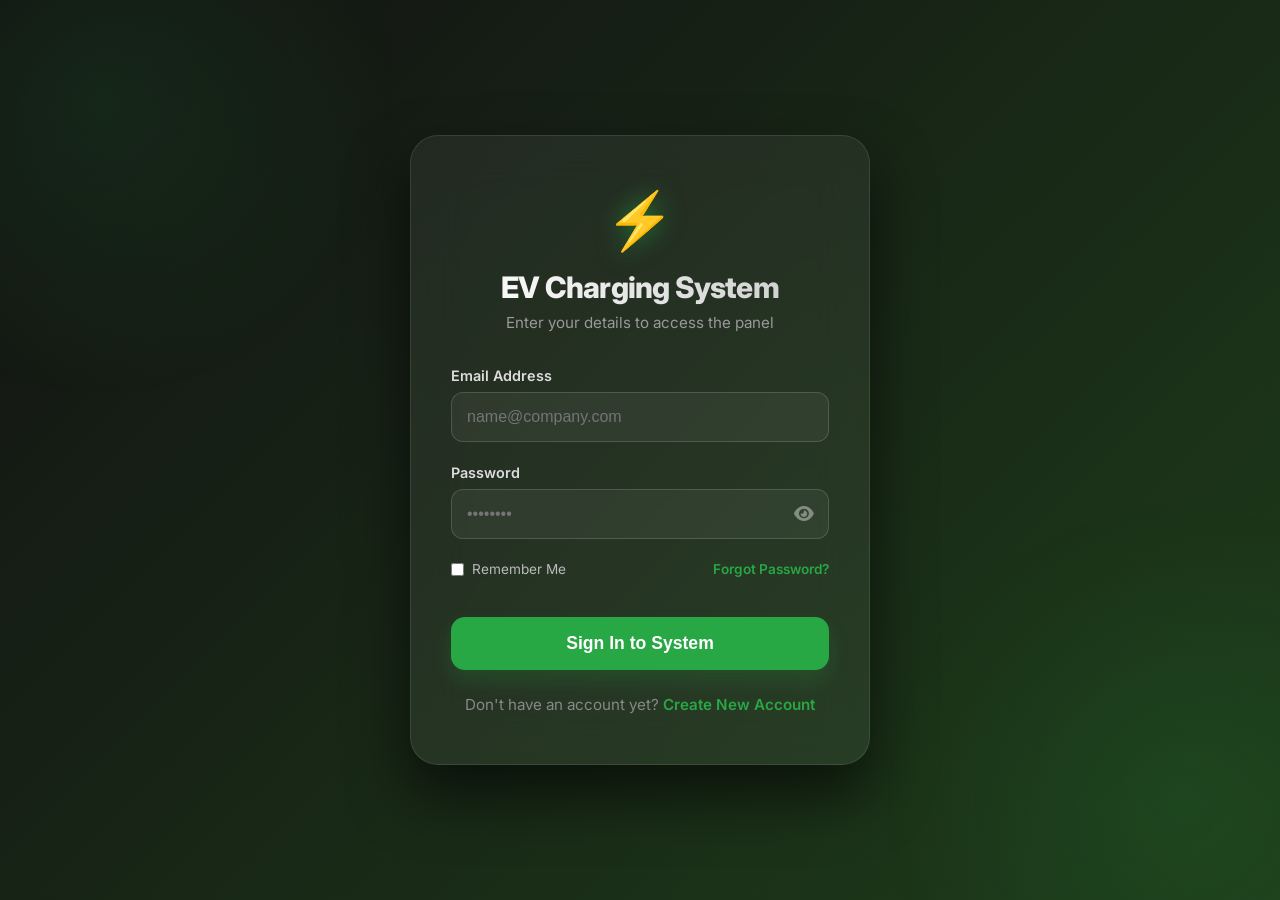
==== templates/login.html @ 81d5ee6b "Finalized professional dashboard UI and fixed autofill styling" ====
<!DOCTYPE html>
<html lang="en">
<head>
    <meta charset="UTF-8">
    <meta name="viewport" content="width=device-width, initial-scale=1.0">
    <title>Sign In | EV Charging Management</title>
    <!-- CSS dosyası bağlama -->
    <link rel="stylesheet" href="/static/style.css">
    <!-- Modern ve temiz yazı tipi -->
    <link href="https://fonts.googleapis.com/css2?family=Inter:wght@300;400;600;700&display=swap" rel="stylesheet">
    <!-- Modern İkon Kütüphanesi -->
    <link rel="stylesheet" href="https://cdnjs.cloudflare.com/ajax/libs/font-awesome/6.0.0/css/all.min.css">
</head>
<body>

    <!-- Arka plan parlama efekti -->
    <div class="background-overlay"></div>

    <div class="login-container">
        <form id="loginForm">
            <div class="login-header">
                <div class="brand-icon">⚡</div>
                <h2>EV Charging System</h2>
                <p>Enter your details to access the panel</p>
            </div>

            <div class="input-wrapper">
                <div class="input-group">
                    <label for="email">Email Address</label>
                    <input type="email" id="email" name="email" required placeholder="name@company.com">
                </div>

                <div class="input-group">
                    <label for="password">Password</label>
                    <div style="position: relative;">
                        <input type="password" id="password" name="password" required placeholder="••••••••">
                        <i class="fas fa-eye" id="toggleLoginPassword" style="position: absolute; right: 15px; top: 50%; transform: translateY(-50%); cursor: pointer; color: rgba(255,255,255,0.4); font-size: 1.1rem; transition: 0.3s;"></i>
                    </div>
                </div>
            </div>

            <div class="form-options">
                <label class="remember-me">
                    <input type="checkbox"> <span>Remember Me</span>
                </label>
                <a href="#" class="forgot-link">Forgot Password?</a>
            </div>

            <button type="submit" id="loginBtn">Sign In to System</button>

            <!-- Hata veya bilgi mesajları -->
            <div id="message"></div>

            <div class="register-section">
                <span>Don't have an account yet?</span>
                <a href="/register">Create New Account</a>
            </div>
        </form>
    </div>

    <!-- Backend bağlantısını sağlayan JavaScript -->
    <script src="/static/auth.js"></script>
</body>
</html>
---- static/style.css ----
/* genel ayar */
* {
    box-sizing: border-box;
    margin: 0;
    padding: 0;
}

body {
    font-family: 'Inter', 'Segoe UI', sans-serif;
    min-height: 100vh;
    background: linear-gradient(135deg, #121212 0%, #1e3c1a 100%);
    color: white;
    overflow-x: hidden;
}

/* arka plan efektleri */
.background-overlay::before,
.background-overlay::after {
    content: "";
    position: fixed;
    width: 600px;
    height: 600px;
    border-radius: 50%;
    background: radial-gradient(circle, rgba(40, 167, 69, 0.12) 0%, rgba(0, 0, 0, 0) 70%);
    z-index: -1;
    animation: float 20s infinite alternate ease-in-out;
}
.background-overlay::before { top: -200px; left: -200px; }
.background-overlay::after { bottom: -200px; right: -200px; animation-delay: -7s; }

@keyframes float {
    from { transform: translate(0, 0); }
    to { transform: translate(100px, 50px); }
}


.login-header {
    text-align: center;
    margin-bottom: 35px;
}

.brand-icon {
    font-size: 3.5rem; /* Boyutu belirginleştirdik */
    margin-bottom: 15px;
    display: inline-block;
    text-shadow: 0 0 25px rgba(40, 167, 69, 0.6); /* Yeşil parlama */
    animation: bounce 2s infinite ease-in-out;
}

@keyframes bounce {
    0%, 100% { transform: translateY(0); }
    50% { transform: translateY(-5px); }
}

.login-header h2 {
    font-size: 1.85rem;
    font-weight: 800; /* Daha kalın ve profesyonel */
    letter-spacing: -0.8px;
    margin-bottom: 8px;
    background: linear-gradient(to right, #fff, #ccc);
    -webkit-background-clip: text;
    -webkit-text-fill-color: transparent;
}

.login-header p {
    color: #999;
    font-size: 0.95rem;
    font-weight: 400;
}


body:has(.login-container) {
    display: flex;
    justify-content: center;
    align-items: center;
    overflow: hidden;
}

.login-container {
    width: 100%;
    max-width: 500px;
    padding: 20px;
    z-index: 10;
}

#loginForm, #registerForm {
    background: rgba(255, 255, 255, 0.06);
    padding: 50px 40px;
    border-radius: 28px; /* Daha yumuşak köşeler */
    border: 1px solid rgba(255, 255, 255, 0.1);
    backdrop-filter: blur(25px);
    box-shadow: 0 30px 60px rgba(0, 0, 0, 0.6);
}

/* buton */
#loginBtn, #registerBtn, button[type="submit"] {
    width: 100%;
    padding: 16px;
    background: #28a745 !important;
    color: white !important;
    border: none;
    border-radius: 14px;
    font-size: 1.1rem;
    font-weight: 700;
    cursor: pointer;
    transition: 0.3s cubic-bezier(0.175, 0.885, 0.32, 1.275);
    margin-top: 15px;
    box-shadow: 0 10px 20px rgba(40, 167, 69, 0.2);
}

#loginBtn:hover, #registerBtn:hover, button[type="submit"]:hover {
    background: #2ecc71 !important;
    transform: translateY(-3px);
    box-shadow: 0 15px 30px rgba(40, 167, 69, 0.4);
}


.input-group { margin-bottom: 22px; }
.input-group label { display: block; margin-bottom: 8px; font-size: 0.9rem; color: #ddd; font-weight: 600; }

.input-group input {
    width: 100%;
    padding: 15px;
    background: rgba(255, 255, 255, 0.05) !important;
    border: 1px solid rgba(255, 255, 255, 0.15);
    border-radius: 12px;
    color: white !important;
    font-size: 1rem;
    transition: 0.3s;
}

.input-group input:focus {
    border-color: #28a745;
    box-shadow: 0 0 15px rgba(40, 167, 69, 0.2);
    outline: none;
}

.input-group div { position: relative; display: flex; align-items: center; }
.input-group i {
    position: absolute;
    right: 18px;
    top: 50%;
    transform: translateY(-50%);
    cursor: pointer;
    color: rgba(255, 255, 255, 0.4);
    font-size: 1.1rem;
    z-index: 100;
}


input::-webkit-contacts-auto-fill-button,
input::-webkit-credentials-auto-fill-button,
input::-ms-reveal,
input::-ms-clear {
    display: none !important;
}

/* dashboard map */
.map-header {
    display: flex;
    justify-content: space-between;
    align-items: center;
    padding: 0 30px;
    background: rgba(18, 18, 18, 0.98);
    border-bottom: 2px solid #28a745;
    height: 80px;
    position: fixed;
    top: 0;
    left: 0;
    width: 100%;
    z-index: 2000;
}

/* Logo ve Başlık */
.brand {
    display: flex;
    align-items: center;
    gap: 15px;
}

.brand h1 {
    font-size: 2.5rem;
    margin: 0;
    color: white;
}

/* Kullanıcı Bilgisi ve Butonlar*/
.user-info {
    display: flex;
    flex-direction: column; /* Hoş geldin yazısı ve butonları üst üste veya yan yana dizer */
    align-items: flex-end; /* Sağ tarafa yaslar */
    gap: 5px;
}

.nav-actions {
    display: flex;
    gap: 10px;
}
/* Navigasyon Butonlarının Genel Yapısı */
.nav-btn {
    padding: 10px 18px;
    border-radius: 10px; /* Daha yumuşak köşeler */
    border: 1px solid rgba(255, 255, 255, 0.1);
    cursor: pointer;
    font-size: 14px;
    font-weight: 600;
    display: flex;
    align-items: center;
    gap: 8px;
    transition: all 0.3s cubic-bezier(0.4, 0, 0.2, 1);
    text-decoration: none;
}

/* Profil Butonu*/
.nav-btn.profile {
    background: rgba(40, 167, 69, 0.15);
    color: #28a745;
    border-color: rgba(40, 167, 69, 0.3);
}

.nav-btn.profile:hover {
    background: #28a745;
    color: white;
    box-shadow: 0 4px 15px rgba(40, 167, 69, 0.3);
    transform: translateY(-2px);
}

/* Çıkış Butonu */
.nav-btn.logout {
    background: rgba(220, 53, 69, 0.1);
    color: #dc3545;
    border-color: rgba(220, 53, 69, 0.2);
}

.nav-btn.logout:hover {
    background: #dc3545;
    color: white;
    box-shadow: 0 4px 15px rgba(220, 53, 69, 0.3);
    transform: translateY(-2px);
}

/* İkonların boyutu */
.nav-btn i {
    font-size: 1.1rem;
}

/* Haritanın Header altında kalmasını garantiler */
#map {
    position: absolute;
    top: 80px; /* Header yüksekliği ile aynı olmalı */
    left: 0;
    right: 0;
    bottom: 0;
    height: calc(100vh - 80px) !important;
    z-index: 1;
}


.form-options {
    display: flex;
    justify-content: space-between;
    align-items: center;
    margin-bottom: 25px;
    font-size: 0.85rem;
}
/* otomatik doldurma sırasında arka planın değişmesini engelleme*/
input:-webkit-autofill,
input:-webkit-autofill:hover,
input:-webkit-autofill:focus,
input:-webkit-autofill:active {
    -webkit-box-shadow: 0 0 0 40px #1e2d1c inset !important;
    -webkit-text-fill-color: white !important;
    transition: background-color 5000s ease-in-out 0s;
}

.remember-me { display: flex; align-items: center; gap: 8px; color: #bbb; cursor: pointer; }
.forgot-link, .register-section a { color: #28a745; text-decoration: none; font-weight: 600; }
.register-section { text-align: center; margin-top: 25px; color: #888; font-size: 0.95rem; }
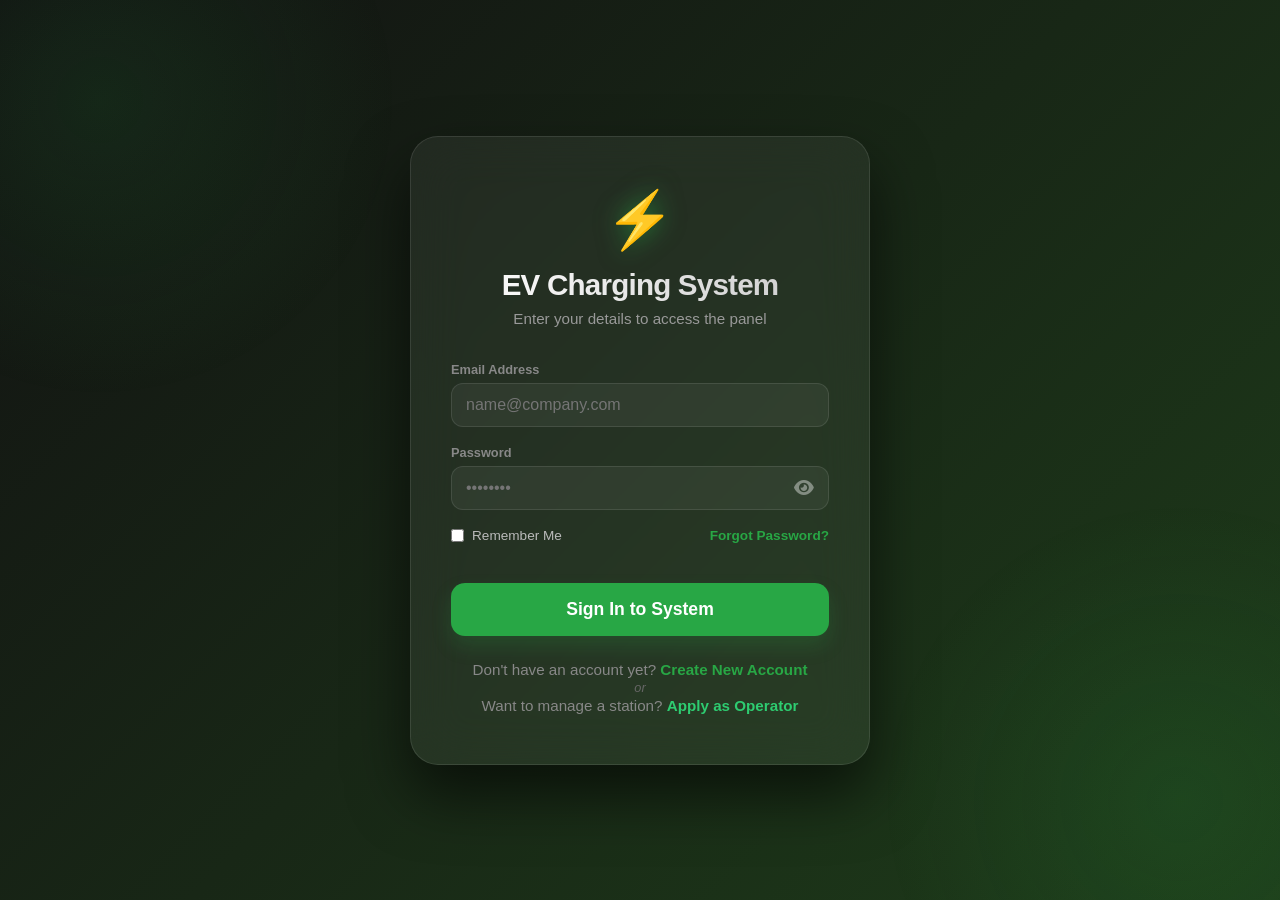
==== commit 877c7304: "UI: profile page layout, navigation and vehicle add logic update" ====
--- a/templates/login.html
+++ b/templates/login.html
@@ -51,12 +51,20 @@
             <!-- Hata veya bilgi mesajları -->
             <div id="message"></div>
 
-            <div class="register-section">
-                <span>Don't have an account yet?</span>
-                <a href="/register">Create New Account</a>
-            </div>
+<div class="register-section">
+    <div class="user-register">
+        <span>Don't have an account yet?</span>
+        <a href="/register">Create New Account</a>
+    </div>
+
+    <div class="operator-divider">or</div>
+
+    <div class="operator-apply">
+        <span>Want to manage a station?</span>
+        <a href="/operator-apply" class="apply-link">Apply as Operator</a>
+    </div>
+</div>
         </form>
-    </div>
 
     <!-- Backend bağlantısını sağlayan JavaScript -->
     <script src="/static/auth.js"></script>
--- a/static/style.css
+++ b/static/style.css
@@ -238,6 +238,32 @@
     box-shadow: 0 4px 15px rgba(220, 53, 69, 0.3);
     transform: translateY(-2px);
 }
+.signup-text {
+    margin-top: 20px !important;
+    display: flex;
+    flex-direction: column; /* Linkleri alt alta ama düzenli dizer */
+    gap: 8px;
+    align-items: center;
+}
+
+.operator-divider {
+    color: #666;
+    font-size: 0.8rem;
+    font-style: italic;
+    margin: 2px 0;
+}
+
+.apply-link {
+    color: #2ecc71 !important; /* Temadaki yeşil ile uyumlu */
+    text-decoration: none;
+    font-weight: 600;
+    font-size: 0.95rem;
+}
+
+.apply-link:hover {
+    text-decoration: underline;
+    color: #27ae60 !important;
+}
 
 /* İkonların boyutu */
 .nav-btn i {
@@ -263,6 +289,255 @@
     margin-bottom: 25px;
     font-size: 0.85rem;
 }
+/* --- GENEL AYARLAR --- */
+* {
+    box-sizing: border-box;
+    margin: 0;
+    padding: 0;
+}
+
+body {
+    background-color: #0b110e;
+    font-family: 'Segoe UI', Roboto, Helvetica, Arial, sans-serif;
+    color: white;
+}
+
+.profile-container {
+    display: flex;
+    justify-content: center;
+    align-items: center;
+    min-height: 100vh;
+    padding: 20px;
+}
+
+/* --- KART TASARIMI --- */
+.profile-card {
+    background: rgba(255, 255, 255, 0.05);
+    backdrop-filter: blur(15px);
+    border: 1px solid rgba(46, 204, 113, 0.3);
+    border-radius: 24px;
+    padding: 35px;
+    width: 100%;
+    max-width: 420px; /* Yayılmayı engelleyen ideal genişlik */
+    box-shadow: 0 20px 40px rgba(0, 0, 0, 0.4);
+    text-align: center;
+}
+
+/* --- NAVİGASYON (GERİ BUTONU) --- */
+.view-header {
+    display: flex;
+    justify-content: flex-start;
+    margin-bottom: 15px;
+}
+
+.btn-back {
+    background: transparent;
+    border: none;
+    color: #2ecc71;
+    font-size: 0.9rem;
+    font-weight: 600;
+    cursor: pointer;
+    display: flex;
+    align-items: center;
+    gap: 8px;
+    transition: 0.3s ease;
+}
+
+.btn-back:hover {
+    color: #28a745;
+    transform: translateX(-3px);
+}
+
+/* --- PROFİL BAŞLIĞI VE AVATAR --- */
+.profile-header {
+    text-align: center;
+    margin-bottom: 25px;
+}
+
+.avatar-circle {
+    width: 75px;
+    height: 75px;
+    background: linear-gradient(135deg, #28a745, #2ecc71);
+    border-radius: 50%;
+    display: flex;
+    align-items: center;
+    justify-content: center;
+    margin: 0 auto 15px;
+    font-size: 2rem;
+    font-weight: 800;
+    color: white;
+    box-shadow: 0 0 20px rgba(40, 167, 69, 0.3);
+}
+
+.role-badge {
+    display: inline-block;
+    padding: 4px 12px;
+    border-radius: 20px;
+    font-size: 0.75rem;
+    font-weight: 600;
+    background: rgba(255, 255, 255, 0.1);
+    margin-top: 5px;
+}
+
+.role-driver { background: #28a745; color: white; }
+.role-operator { background: #3498db; color: white; }
+.status-pending { background: #f1c40f; color: #000; }
+
+/* --- BİLGİ ALANLARI --- */
+.info-row {
+    display: grid;
+    grid-template-columns: 1fr 1fr;
+    gap: 15px;
+    margin-bottom: 20px;
+}
+
+.info-block {
+    text-align: left;
+    padding: 10px;
+}
+
+.info-block label {
+    font-size: 0.65rem;
+    text-transform: uppercase;
+    color: #666;
+    margin-bottom: 5px;
+    display: block;
+}
+
+.info-block span {
+    font-size: 0.9rem;
+    color: #ddd;
+}
+
+/* --- CÜZDAN VE ARAÇLAR --- */
+.wallet-box {
+    background: rgba(40, 167, 69, 0.1);
+    padding: 8px;
+    border-radius: 10px;
+    border: 1px solid rgba(40, 167, 69, 0.2);
+    text-align: center;
+}
+
+.vehicle-section { margin-top: 25px; }
+
+.section-header {
+    display: flex;
+    justify-content: space-between;
+    align-items: center;
+    margin-bottom: 10px;
+}
+
+.vehicle-grid {
+    background: rgba(0, 0, 0, 0.2);
+    padding: 12px;
+    border-radius: 16px;
+    min-height: 50px;
+}
+
+/* --- DİNAMİK DURUM ALANI (GİT-GEL ENGELLEYİCİ) --- */
+.status-section {
+    min-height: 110px; /* Kartın boyutu değişmesin diye rezerve alan */
+    display: flex;
+    flex-direction: column;
+    justify-content: center;
+    margin-top: 20px;
+}
+
+/* --- FORM VE INPUTLAR --- */
+.input-group {
+    width: 100%;
+    margin-bottom: 18px;
+    text-align: left;
+}
+
+.input-group label {
+    font-size: 0.8rem;
+    color: #888;
+    margin-bottom: 6px;
+    display: block;
+}
+
+.input-group input,
+.input-group select {
+    width: 100%;
+    padding: 12px 14px;
+    background: rgba(255, 255, 255, 0.05);
+    border: 1px solid rgba(255, 255, 255, 0.1);
+    border-radius: 12px;
+    color: white;
+    transition: 0.3s;
+}
+
+.input-group input:focus {
+    border-color: #2ecc71;
+    outline: none;
+    background: rgba(46, 204, 113, 0.05);
+}
+
+/* --- BUTONLAR --- */
+.btn-action {
+    width: 100%;
+    padding: 14px;
+    border-radius: 12px;
+    font-weight: 700;
+    font-size: 0.95rem;
+    cursor: pointer;
+    border: none;
+    transition: 0.3s cubic-bezier(0.4, 0, 0.2, 1);
+    display: block;
+    text-align: center;
+}
+
+.btn-apply {
+    background-color: #28a745;
+    color: white;
+    box-shadow: 0 4px 15px rgba(40, 167, 69, 0.2);
+}
+
+.btn-apply:hover {
+    background-color: #2ecc71;
+    transform: translateY(-2px);
+    box-shadow: 0 6px 20px rgba(40, 167, 69, 0.4);
+}
+
+.btn-logout {
+    background: transparent;
+    border: 1px solid rgba(231, 76, 60, 0.4) !important;
+    color: #e74c3c;
+    margin-top: 15px;
+}
+
+.btn-logout:hover {
+    background: rgba(231, 76, 60, 0.1);
+    border-color: #e74c3c !important;
+}
+
+.btn-add-mini {
+    background: rgba(40, 167, 69, 0.2);
+    color: #2ecc71;
+    border: 1px solid #2ecc71;
+    padding: 4px 10px;
+    border-radius: 8px;
+    font-size: 0.75rem;
+    font-weight: bold;
+    cursor: pointer;
+    transition: 0.2s;
+}
+
+.btn-add-mini:hover {
+    background: #28a745;
+    color: white;
+}
+
+/* --- ANİMASYONLAR --- */
+#profileView, #addView {
+    animation: fadeIn 0.4s ease-out;
+}
+
+@keyframes fadeIn {
+    from { opacity: 0; transform: translateY(8px); }
+    to { opacity: 1; transform: translateY(0); }
+}
 /* otomatik doldurma sırasında arka planın değişmesini engelleme*/
 input:-webkit-autofill,
 input:-webkit-autofill:hover,
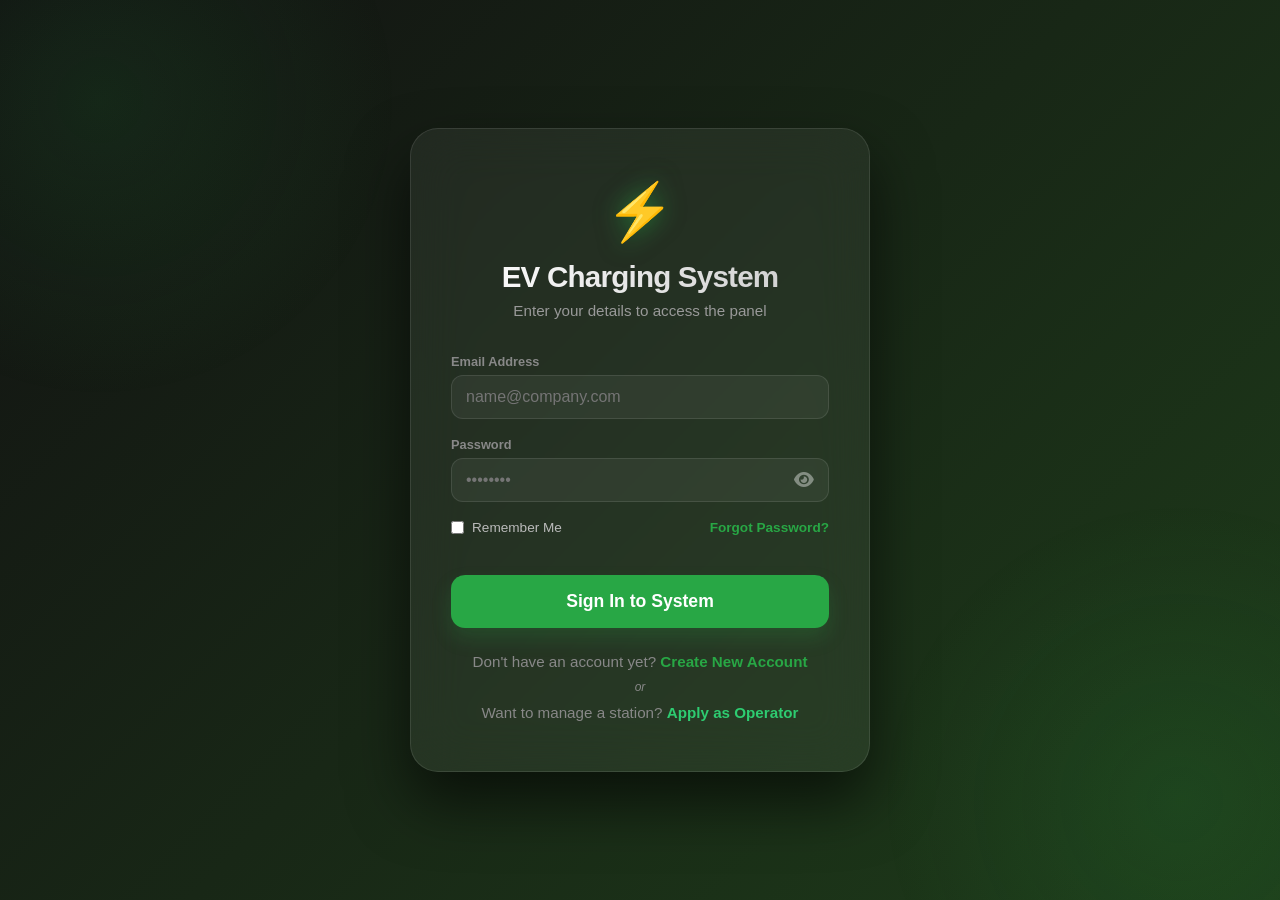
==== commit e5a0910d: "Operatore başlandı." ====
--- a/templates/login.html
+++ b/templates/login.html
@@ -51,20 +51,22 @@
             <!-- Hata veya bilgi mesajları -->
             <div id="message"></div>
 
-<div class="register-section">
-    <div class="user-register">
-        <span>Don't have an account yet?</span>
-        <a href="/register">Create New Account</a>
+            <div class="register-section">
+                <div class="user-register">
+                    <span>Don't have an account yet?</span>
+                    <a href="/register">Create New Account</a>
+                </div>
+
+                <div class="operator-divider" style="margin: 10px 0; color: #888; font-size: 12px; text-align: center;">or</div>
+
+                <div class="operator-apply">
+                    <span>Want to manage a station?</span>
+                    <!-- BURASI DÜZELTİLDİ: Artık 404 vermeyecek, doğrudan yeni kayıt ekranımıza gidecek -->
+                    <a href="/register" class="apply-link">Apply as Operator</a>
+                </div>
+            </div>
+        </form>
     </div>
-
-    <div class="operator-divider">or</div>
-
-    <div class="operator-apply">
-        <span>Want to manage a station?</span>
-        <a href="/operator-apply" class="apply-link">Apply as Operator</a>
-    </div>
-</div>
-        </form>
 
     <!-- Backend bağlantısını sağlayan JavaScript -->
     <script src="/static/auth.js"></script>
--- a/static/style.css
+++ b/static/style.css
@@ -550,4 +550,182 @@
 
 .remember-me { display: flex; align-items: center; gap: 8px; color: #bbb; cursor: pointer; }
 .forgot-link, .register-section a { color: #28a745; text-decoration: none; font-weight: 600; }
-.register-section { text-align: center; margin-top: 25px; color: #888; font-size: 0.95rem; }+.register-section { text-align: center; margin-top: 25px; color: #888; font-size: 0.95rem; }
+
+
+/* =========================================================
+   MODAL TASARIMLARI (Rezervasyon & Custom Alert)
+========================================================= */
+
+/* Arka plan karartması ve merkeze hizalama */
+.custom-modal-overlay {
+    position: fixed;
+    top: 0;
+    left: 0;
+    width: 100vw;
+    height: 100vh;
+    background: rgba(0, 0, 0, 0.7); /* Arkası karartılmış */
+    backdrop-filter: blur(5px);     /* Modern cam efekti */
+    z-index: 9999;                  /* Haritanın üstünde çıksın */
+    display: flex;
+    justify-content: center;
+    align-items: center;
+    animation: fadeInModal 0.3s ease-out;
+}
+
+/* Modal Kutusu */
+.custom-modal-box {
+    background: #1a2922; /* Koyu yeşil-siyah arası şık arka plan */
+    border: 1px solid rgba(40, 167, 69, 0.4);
+    border-radius: 20px;
+    width: 380px;
+    padding: 30px;
+    box-shadow: 0 15px 40px rgba(0, 0, 0, 0.8);
+    color: white;
+}
+
+/* Alert Modalı için biraz daha dar bir kutu */
+.alert-box {
+    width: 320px;
+    text-align: center;
+}
+
+/* Modal Başlığı */
+.modal-title {
+    margin-top: 0;
+    margin-bottom: 20px;
+    color: #2ecc71; /* Belirgin yeşil vurgu */
+    border-bottom: 1px solid rgba(255, 255, 255, 0.1);
+    padding-bottom: 12px;
+    font-size: 1.3rem;
+    font-weight: 700;
+}
+
+/* Input ve Select Form Elemanları */
+.form-group {
+    margin-bottom: 15px;
+    text-align: left;
+}
+
+.form-group label {
+    display: block;
+    font-size: 0.85rem;
+    font-weight: 600;
+    color: #b3c5bd;
+    margin-bottom: 6px;
+}
+
+.form-input {
+    width: 100%;
+    padding: 12px;
+    background: rgba(255, 255, 255, 0.05);
+    border: 1px solid rgba(255, 255, 255, 0.15);
+    border-radius: 10px;
+    color: white;
+    font-size: 1rem;
+    transition: all 0.3s ease;
+}
+
+/* Select elementinin içi (option'lar) karanlık modda okunabilsin diye */
+.form-input option {
+    background-color: #1a2922;
+    color: white;
+}
+
+.form-input:focus {
+    border-color: #28a745;
+    outline: none;
+    box-shadow: 0 0 10px rgba(40, 167, 69, 0.2);
+    background: rgba(40, 167, 69, 0.05);
+}
+
+/* Yan yana duran saat inputları için */
+.time-group {
+    display: flex;
+    justify-content: space-between;
+    gap: 15px;
+}
+
+.half-width {
+    width: 48%;
+}
+
+/* Provizyon Uyarısı */
+.provision-note {
+    font-size: 0.75rem;
+    color: #95a5a6;
+    line-height: 1.4;
+    margin-bottom: 20px;
+    font-style: italic;
+}
+
+/* Dolu saatleri gösteren kırmızı bilgi kutusu */
+.schedule-box {
+    margin-bottom: 15px;
+    padding: 12px;
+    background: rgba(231, 76, 60, 0.1);
+    border: 1px solid rgba(231, 76, 60, 0.3);
+    border-radius: 10px;
+}
+
+.schedule-box label {
+    display: block;
+    font-size: 0.85rem;
+    font-weight: bold;
+    color: #e74c3c;
+    margin-bottom: 5px;
+}
+
+.occupied-times {
+    font-size: 0.85rem;
+    color: #ff7675;
+    font-weight: bold;
+}
+
+/* Modal Buton Bölümü */
+.modal-actions {
+    display: flex;
+    justify-content: space-between;
+    gap: 15px;
+    margin-top: 10px;
+}
+
+/* Modal Buton Tasarımları */
+.btn-cancel, .btn-confirm {
+    flex: 1;
+    padding: 12px 0;
+    border: none;
+    border-radius: 10px;
+    font-size: 1rem;
+    font-weight: bold;
+    cursor: pointer;
+    transition: all 0.3s ease;
+}
+
+.btn-cancel {
+    background: rgba(255, 255, 255, 0.1);
+    color: #ddd;
+}
+
+.btn-cancel:hover {
+    background: rgba(255, 255, 255, 0.2);
+    color: white;
+}
+
+.btn-confirm {
+    background: #28a745;
+    color: white;
+    box-shadow: 0 4px 15px rgba(40, 167, 69, 0.3);
+}
+
+.btn-confirm:hover {
+    background: #2ecc71;
+    transform: translateY(-2px);
+    box-shadow: 0 6px 20px rgba(40, 167, 69, 0.5);
+}
+
+/* Animasyon */
+@keyframes fadeInModal {
+    from { opacity: 0; transform: scale(0.95); }
+    to { opacity: 1; transform: scale(1); }
+}
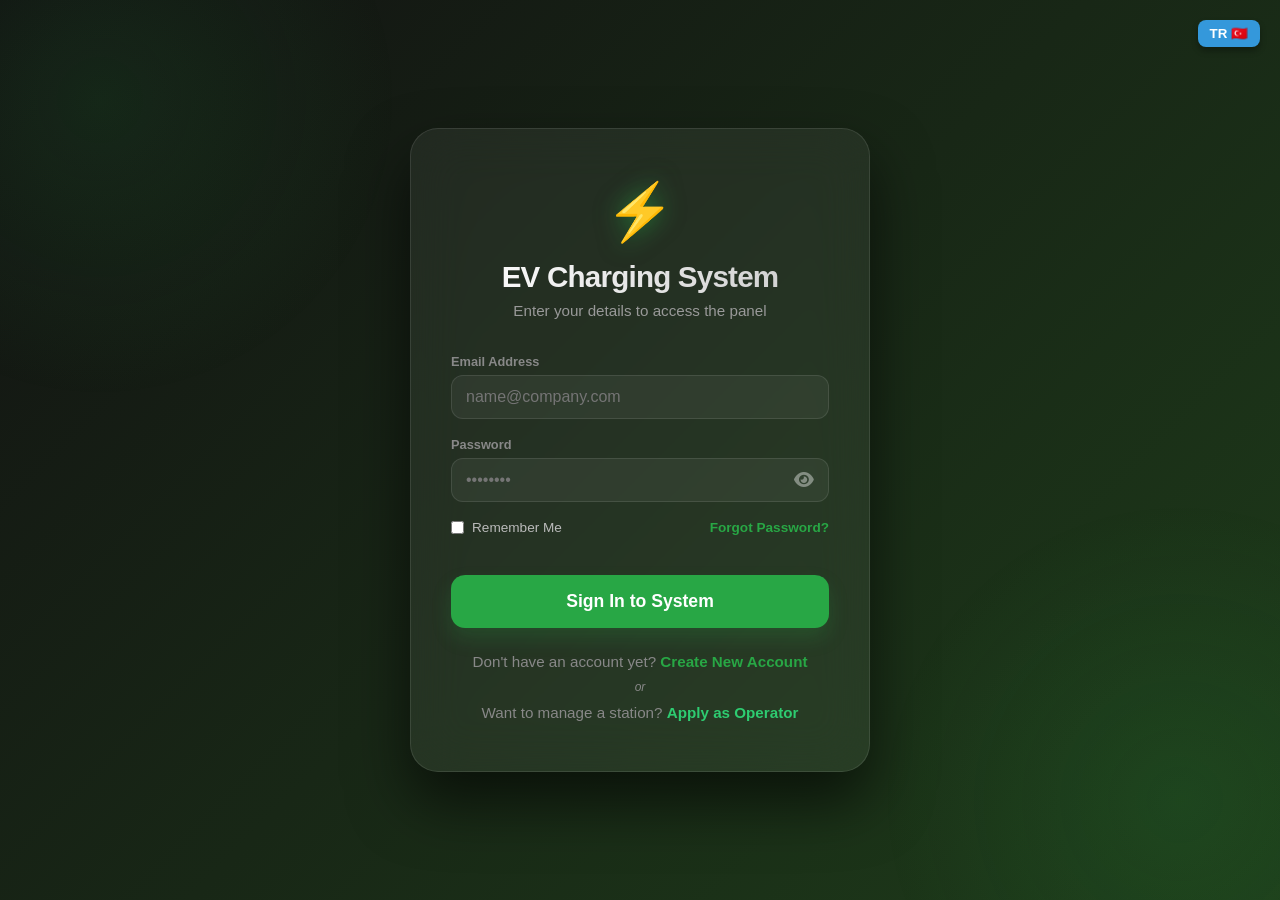
==== commit 46bc5a0a: "Türkçe dil desteği eklendi" ====
--- a/templates/login.html
+++ b/templates/login.html
@@ -61,14 +61,21 @@
 
                 <div class="operator-apply">
                     <span>Want to manage a station?</span>
-                    <!-- BURASI DÜZELTİLDİ: Artık 404 vermeyecek, doğrudan yeni kayıt ekranımıza gidecek -->
-                    <a href="/register" class="apply-link">Apply as Operator</a>
+                    <a href="/operator-apply" class="apply-link">Apply as Operator</a>
                 </div>
             </div>
         </form>
     </div>
 
+    <div style="position: absolute; top: 20px; right: 20px; z-index: 10;">
+    <button onclick="toggleLanguage()" id="langBtn" style="background:#3498db; color:white; border:none; padding:6px 12px; border-radius:8px; font-weight:bold; cursor:pointer; box-shadow: 0 4px 6px rgba(0,0,0,0.3); transition: 0.3s;">
+        EN 🇬🇧
+    </button>
+</div>
+
     <!-- Backend bağlantısını sağlayan JavaScript -->
     <script src="/static/auth.js"></script>
+    <!-- Language desteği -->
+    <script src="/static/language.js?v=1"></script>
 </body>
 </html>
